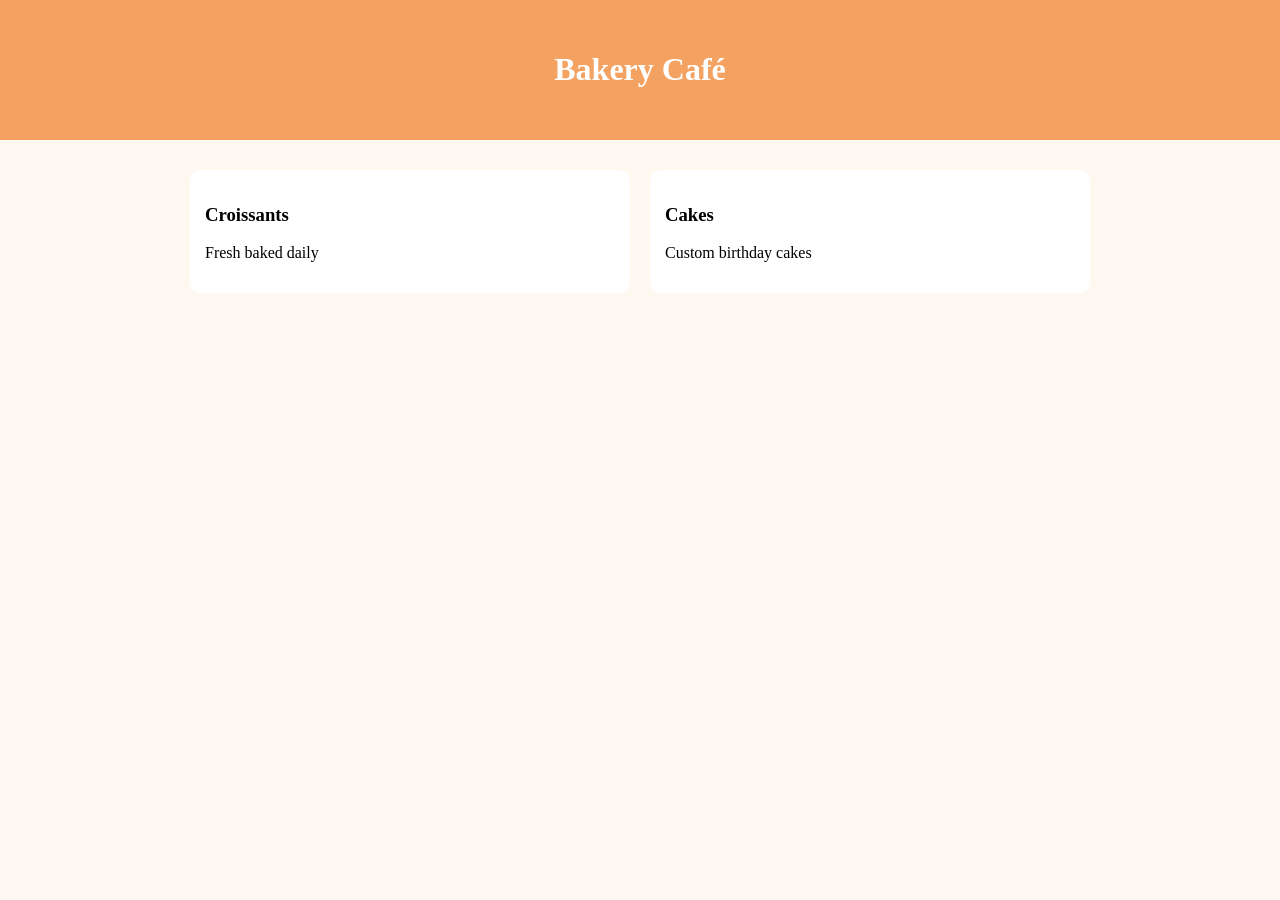
==== bakery.html @ e6eecc2f "first commit" ====
﻿<!DOCTYPE html>
<html>
<head>
    <title>Bakery Café</title>
    <style>
        body {
            font-family: Georgia;
            background: #fff8f0;
            margin: 0;
        }

        header {
            text-align: center;
            padding: 30px;
            background: #f4a261;
            color: white;
        }

        .grid {
            display: grid;
            grid-template-columns: 1fr 1fr;
            gap: 20px;
            max-width: 900px;
            margin: auto;
            padding: 30px;
        }

        .box {
            background: white;
            padding: 15px;
            border-radius: 10px;
        }
    </style>
</head>

<body>

<header>
    <h1>Bakery Café</h1>
</header>

<div class="grid">

    <div class="box">
        <h3>Croissants</h3>
        <p>Fresh baked daily</p>
    </div>

    <div class="box">
        <h3>Cakes</h3>
        <p>Custom birthday cakes</p>
    </div>

</div>

</body>
</html>
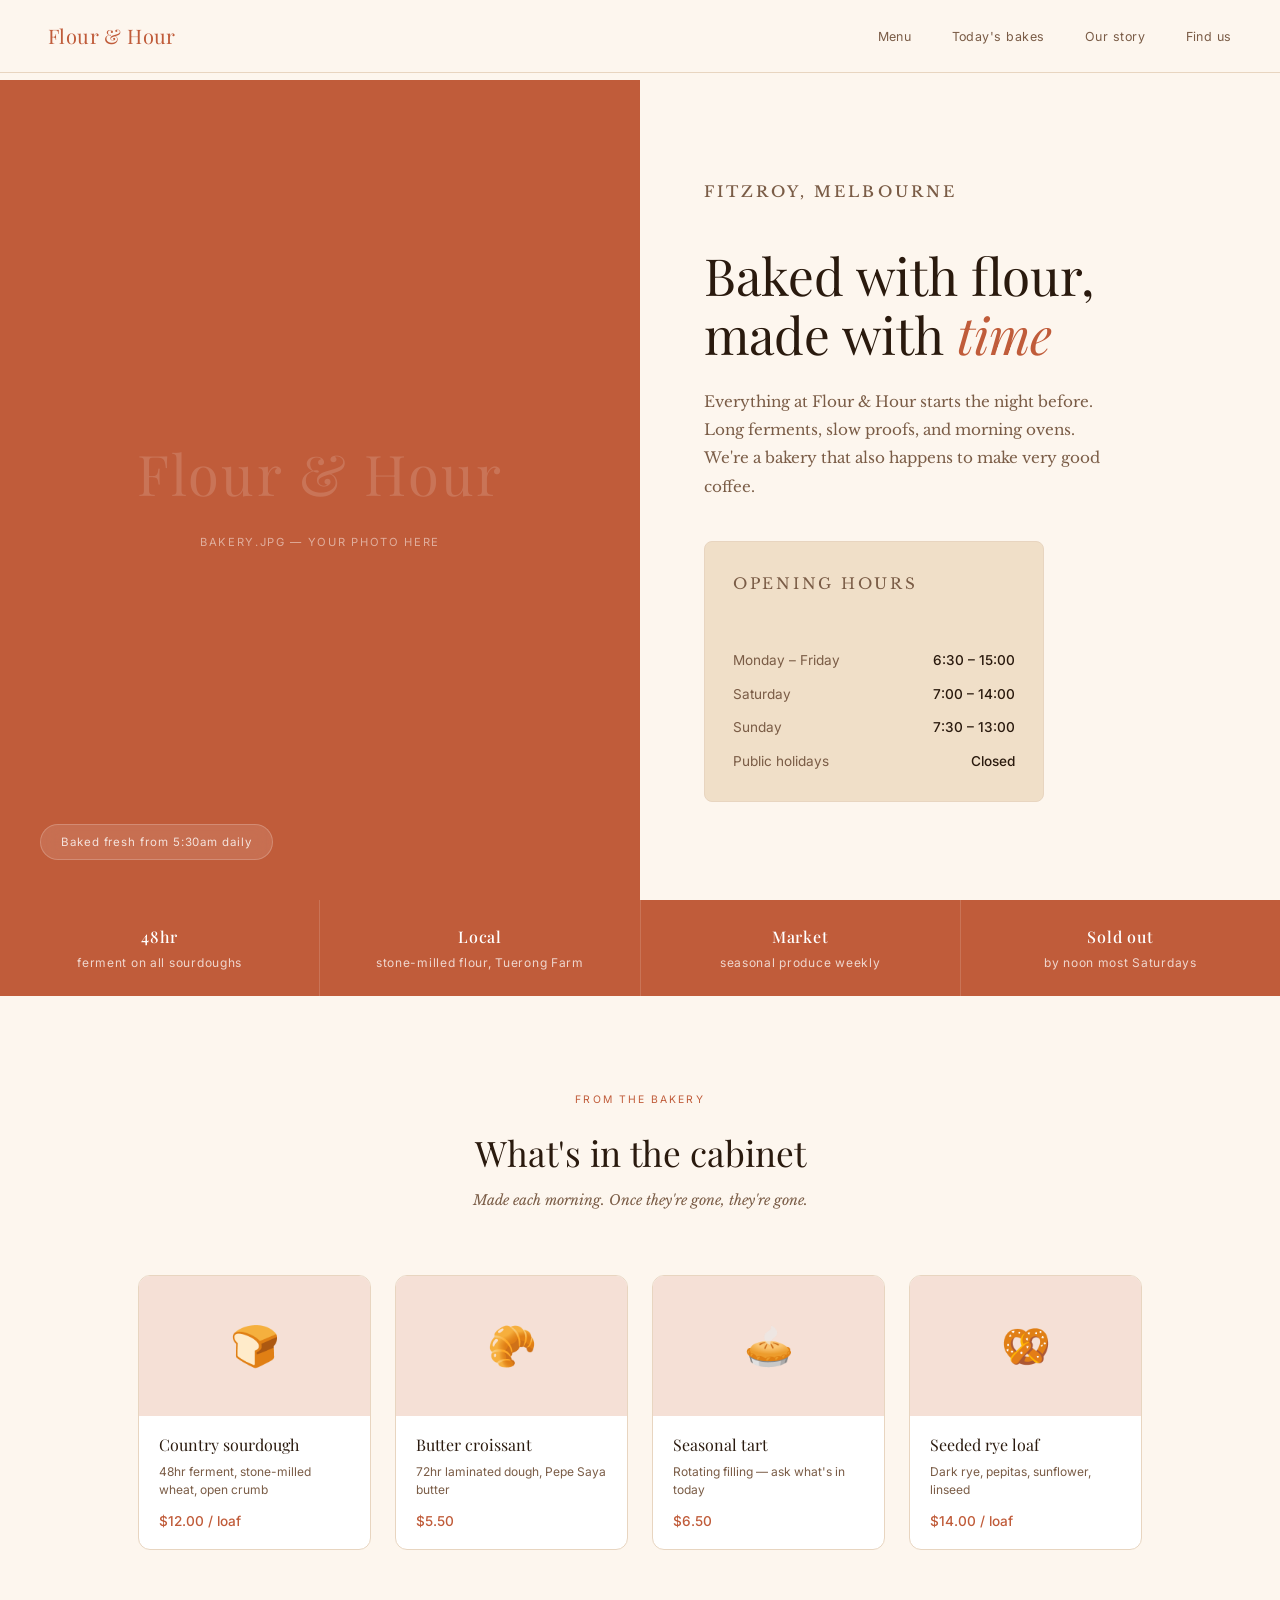
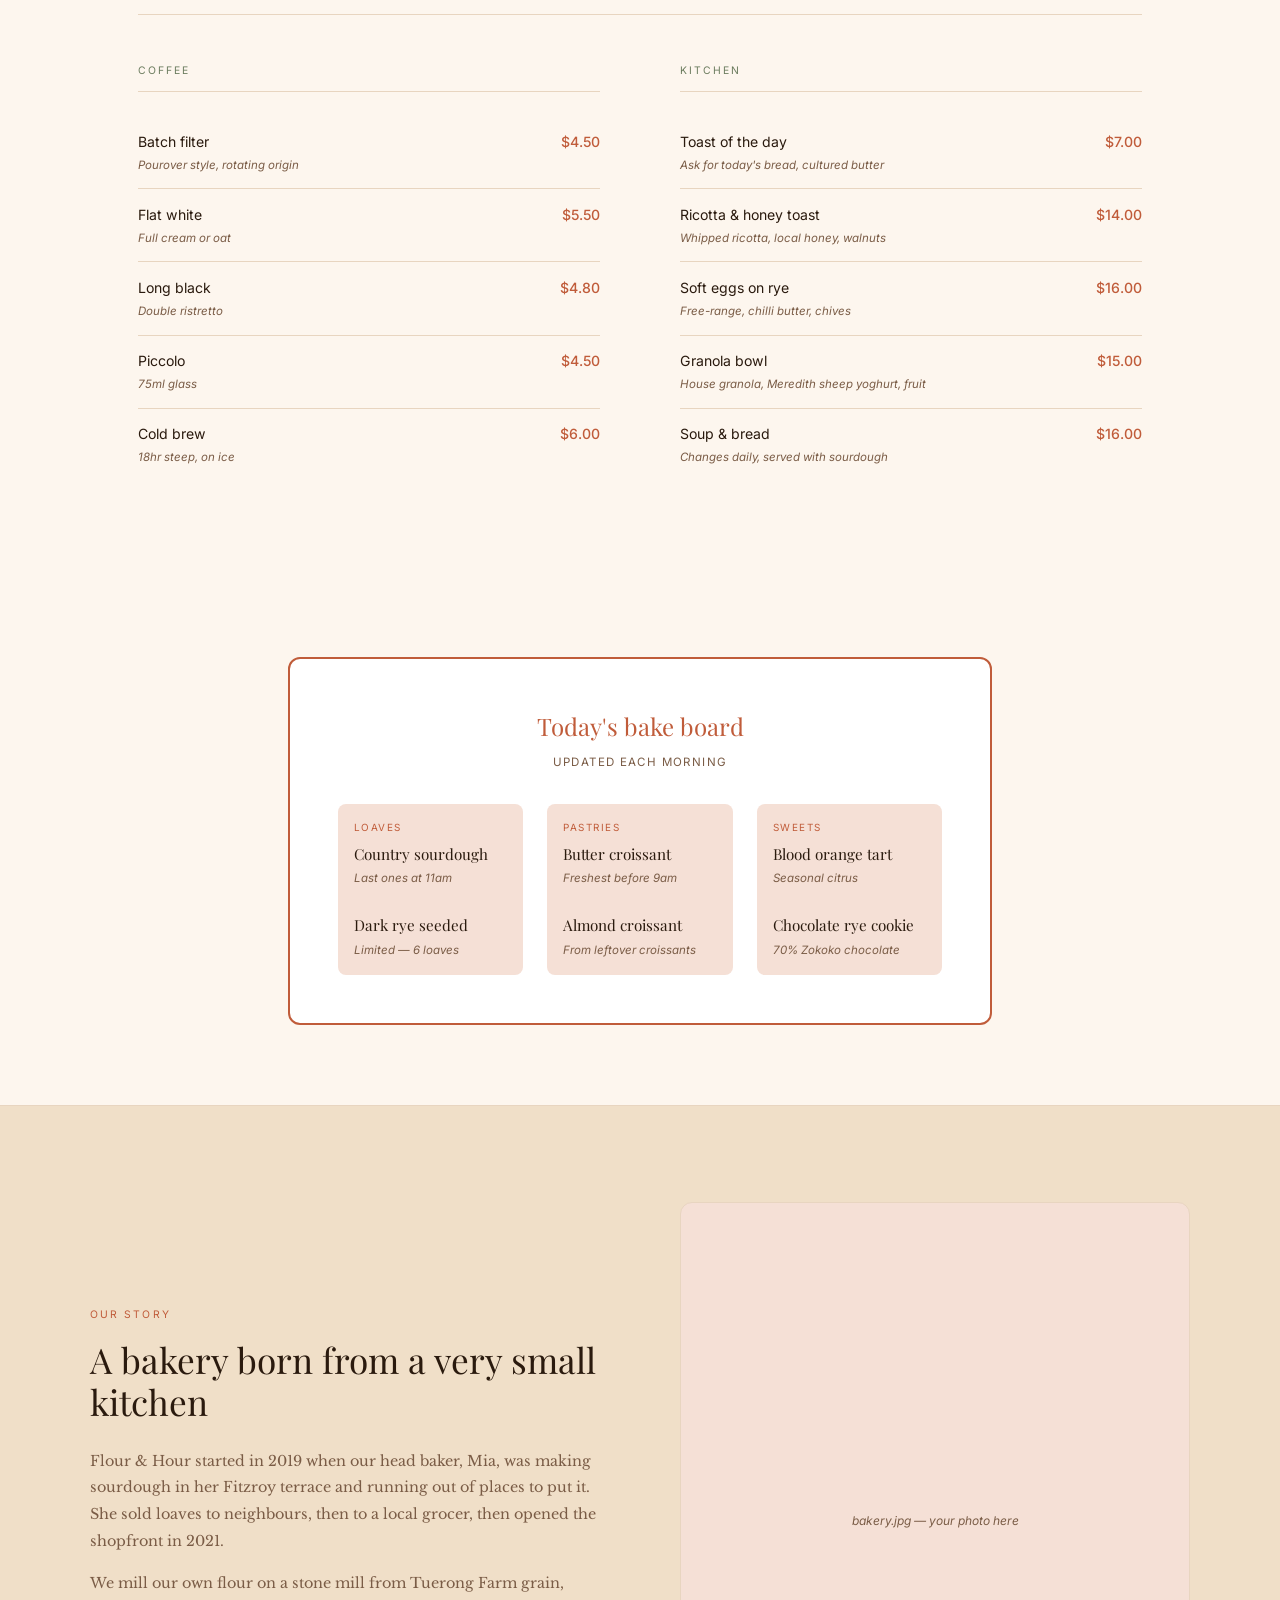
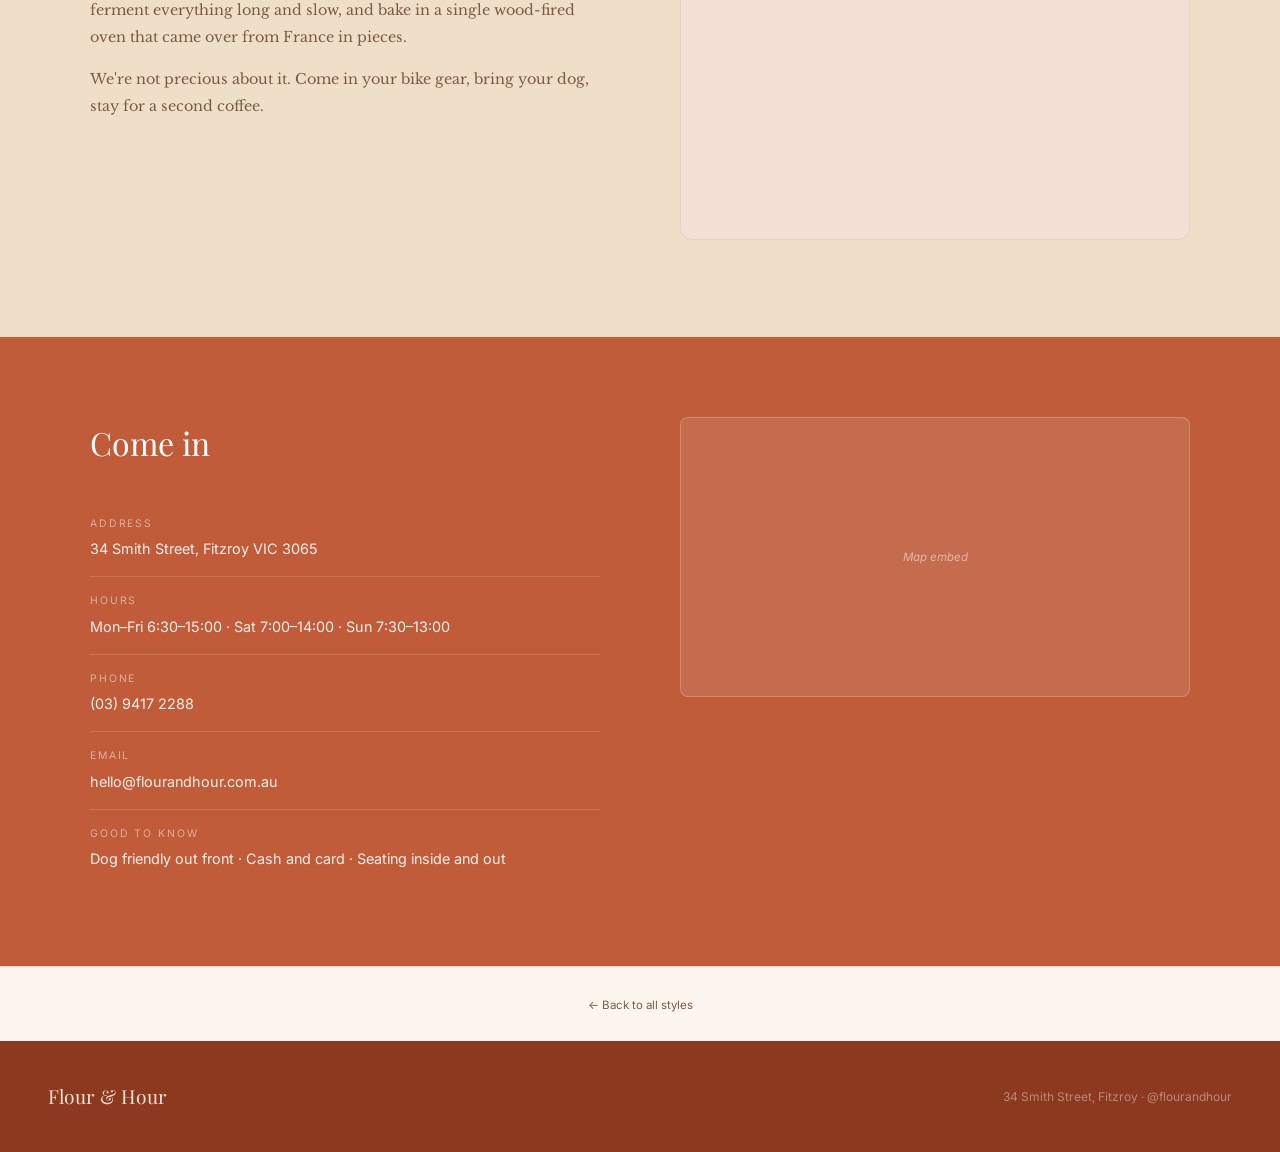
==== commit 2cdb7d96: "Update pages" ====
--- a/bakery.html
+++ b/bakery.html
@@ -1,57 +1,620 @@
 ﻿<!DOCTYPE html>
-<html>
+<html lang="en">
 <head>
-    <title>Bakery Café</title>
-    <style>
-        body {
-            font-family: Georgia;
-            background: #fff8f0;
-            margin: 0;
-        }
-
-        header {
-            text-align: center;
-            padding: 30px;
-            background: #f4a261;
-            color: white;
-        }
-
-        .grid {
-            display: grid;
-            grid-template-columns: 1fr 1fr;
-            gap: 20px;
-            max-width: 900px;
-            margin: auto;
-            padding: 30px;
-        }
-
-        .box {
-            background: white;
-            padding: 15px;
-            border-radius: 10px;
-        }
-    </style>
+<meta charset="UTF-8">
+<meta name="viewport" content="width=device-width, initial-scale=1.0">
+<title>Flour &amp; Hour — Bakery Cafe Demo</title>
+<link rel="preconnect" href="https://fonts.googleapis.com">
+<link href="https://fonts.googleapis.com/css2?family=Playfair+Display:ital,wght@0,400;0,500;1,400&family=Libre+Baskerville:ital,wght@0,400;1,400&family=Inter:wght@300;400;500&display=swap" rel="stylesheet">
+<style>
+  *, *::before, *::after { box-sizing: border-box; margin: 0; padding: 0; }
+  :root {
+    --bg: #fdf6ee;
+    --white: #ffffff;
+    --terra: #c05c3a;
+    --terra-light: #e07a56;
+    --terra-pale: #f5e0d6;
+    --rust: #8b3a1f;
+    --dough: #f0dfc8;
+    --ink: #2a1a0e;
+    --muted: #7a5c46;
+    --warm-line: #e8d5c0;
+    --sage: #6b7c5e;
+  }
+  html { scroll-behavior: smooth; }
+  body {
+    font-family: 'Inter', sans-serif;
+    background: var(--bg);
+    color: var(--ink);
+    line-height: 1.6;
+  }
+
+  /* NAV */
+  nav {
+    position: fixed; top: 0; left: 0; right: 0; z-index: 100;
+    display: flex; align-items: center; justify-content: space-between;
+    padding: 1.25rem 3rem;
+    background: rgba(253,246,238,0.94);
+    backdrop-filter: blur(8px);
+    border-bottom: 1px solid var(--warm-line);
+  }
+  .nav-logo {
+    font-family: 'Playfair Display', serif;
+    font-size: 1.25rem;
+    font-weight: 400;
+    color: var(--terra);
+    text-decoration: none;
+    letter-spacing: 0.02em;
+  }
+  .nav-links { display: flex; gap: 2.5rem; list-style: none; }
+  .nav-links a {
+    font-size: 0.78rem; font-weight: 400; color: var(--muted);
+    text-decoration: none; transition: color 0.2s; letter-spacing: 0.04em;
+  }
+  .nav-links a:hover { color: var(--terra); }
+
+  /* HERO — split layout */
+  .hero {
+    display: grid;
+    grid-template-columns: 1fr 1fr;
+    min-height: 100vh;
+    padding-top: 5rem;
+  }
+  .hero-left {
+    background: var(--terra);
+    display: flex; align-items: center; justify-content: center;
+    overflow: hidden;
+    position: relative;
+  }
+  .hero-left img { width: 100%; height: 100%; object-fit: cover; }
+  .hero-left-ph {
+    display: flex; flex-direction: column; align-items: center; justify-content: center;
+    gap: 1rem; padding: 3rem; text-align: center;
+  }
+  .hero-left-ph .ph-name {
+    font-family: 'Playfair Display', serif;
+    font-size: 3.5rem;
+    font-weight: 400;
+    color: rgba(255,255,255,0.15);
+    letter-spacing: 0.04em;
+  }
+  .hero-left-ph .ph-label {
+    font-size: 0.7rem;
+    color: rgba(255,255,255,0.5);
+    letter-spacing: 0.15em;
+    text-transform: uppercase;
+  }
+  .hero-badge {
+    position: absolute;
+    bottom: 2.5rem; left: 2.5rem;
+    background: rgba(255,255,255,0.12);
+    backdrop-filter: blur(8px);
+    border: 1px solid rgba(255,255,255,0.2);
+    border-radius: 100px;
+    padding: 0.5rem 1.25rem;
+    font-size: 0.72rem;
+    color: rgba(255,255,255,0.8);
+    letter-spacing: 0.08em;
+  }
+
+  .hero-right {
+    display: flex; flex-direction: column; justify-content: center;
+    padding: 5rem 4rem;
+  }
+  .hero-tag {
+    font-size: 0.65rem;
+    letter-spacing: 0.2em;
+    text-transform: uppercase;
+    color: var(--terra);
+    font-weight: 500;
+    margin-bottom: 1.5rem;
+  }
+  .hero-right h1 {
+    font-family: 'Playfair Display', serif;
+    font-size: clamp(2.4rem, 4vw, 3.6rem);
+    font-weight: 400;
+    line-height: 1.15;
+    color: var(--ink);
+    margin-bottom: 1.5rem;
+  }
+  .hero-right h1 em { font-style: italic; color: var(--terra); }
+  .hero-right p {
+    font-family: 'Libre Baskerville', serif;
+    font-size: 0.95rem;
+    color: var(--muted);
+    line-height: 1.85;
+    margin-bottom: 2.5rem;
+    max-width: 400px;
+  }
+  .hero-hours {
+    display: flex; flex-direction: column; gap: 0.75rem;
+    padding: 1.75rem;
+    background: var(--dough);
+    border-radius: 8px;
+    border: 1px solid var(--warm-line);
+    max-width: 340px;
+  }
+  .hours-title {
+    font-size: 0.65rem;
+    letter-spacing: 0.18em;
+    text-transform: uppercase;
+    color: var(--terra);
+    margin-bottom: 0.25rem;
+  }
+  .hour-row { display: flex; justify-content: space-between; font-size: 0.85rem; }
+  .hour-day { color: var(--muted); }
+  .hour-time { color: var(--ink); font-weight: 500; }
+
+  /* STRIP */
+  .info-strip {
+    background: var(--terra);
+    display: flex;
+    overflow: hidden;
+  }
+  .strip-item {
+    flex: 1;
+    padding: 1.5rem 2rem;
+    text-align: center;
+    border-right: 1px solid rgba(255,255,255,0.15);
+    font-size: 0.75rem;
+    color: rgba(255,255,255,0.75);
+    letter-spacing: 0.06em;
+  }
+  .strip-item:last-child { border-right: 0; }
+  .strip-item strong { display: block; font-size: 1rem; color: #fff; font-weight: 500; margin-bottom: 0.2rem; font-family: 'Playfair Display', serif; }
+
+  /* MENU */
+  .menu-section {
+    padding: 6rem 3rem;
+    max-width: 1100px;
+    margin: 0 auto;
+  }
+  .menu-header {
+    text-align: center;
+    margin-bottom: 4rem;
+  }
+  .section-eyebrow {
+    font-size: 0.65rem;
+    letter-spacing: 0.2em;
+    text-transform: uppercase;
+    color: var(--terra);
+    display: block;
+    margin-bottom: 1rem;
+  }
+  .menu-header h2 {
+    font-family: 'Playfair Display', serif;
+    font-size: 2.2rem;
+    font-weight: 400;
+    color: var(--ink);
+    margin-bottom: 0.5rem;
+  }
+  .menu-header p {
+    font-family: 'Libre Baskerville', serif;
+    font-size: 0.88rem;
+    color: var(--muted);
+    font-style: italic;
+  }
+
+  /* BAKED GOODS CARDS */
+  .bakes-grid {
+    display: grid;
+    grid-template-columns: repeat(auto-fill, minmax(220px, 1fr));
+    gap: 1.5rem;
+    margin-bottom: 4rem;
+  }
+  .bake-card {
+    background: var(--white);
+    border: 1px solid var(--warm-line);
+    border-radius: 12px;
+    overflow: hidden;
+    transition: transform 0.2s;
+  }
+  .bake-card:hover { transform: translateY(-3px); }
+  .bake-img {
+    height: 140px;
+    background: var(--terra-pale);
+    display: flex; align-items: center; justify-content: center;
+    font-size: 2.5rem;
+  }
+  .bake-body { padding: 1rem 1.25rem; }
+  .bake-name {
+    font-family: 'Playfair Display', serif;
+    font-size: 1rem;
+    font-weight: 400;
+    color: var(--ink);
+    margin-bottom: 0.3rem;
+  }
+  .bake-desc { font-size: 0.75rem; color: var(--muted); line-height: 1.5; margin-bottom: 0.75rem; }
+  .bake-price { font-size: 0.85rem; font-weight: 500; color: var(--terra); }
+
+  /* MENU LISTS */
+  .menu-lists {
+    display: grid;
+    grid-template-columns: 1fr 1fr;
+    gap: 3rem 5rem;
+    padding-top: 3rem;
+    border-top: 1px solid var(--warm-line);
+  }
+  .ml-section {}
+  .ml-title {
+    font-size: 0.65rem;
+    letter-spacing: 0.2em;
+    text-transform: uppercase;
+    color: var(--sage);
+    border-bottom: 1px solid var(--warm-line);
+    padding-bottom: 0.75rem;
+    margin-bottom: 1.5rem;
+  }
+  .ml-item {
+    display: flex;
+    justify-content: space-between;
+    align-items: baseline;
+    padding: 0.9rem 0;
+    border-bottom: 1px solid var(--warm-line);
+    gap: 1rem;
+  }
+  .ml-item:last-child { border-bottom: 0; }
+  .ml-name { font-size: 0.88rem; color: var(--ink); }
+  .ml-sub { font-size: 0.72rem; color: var(--muted); margin-top: 0.15rem; font-style: italic; }
+  .ml-price { font-size: 0.88rem; color: var(--terra); font-weight: 500; white-space: nowrap; }
+
+  /* ABOUT */
+  .about {
+    background: var(--dough);
+    border-top: 1px solid var(--warm-line);
+    border-bottom: 1px solid var(--warm-line);
+    padding: 6rem 3rem;
+  }
+  .about-inner {
+    max-width: 1100px;
+    margin: 0 auto;
+    display: grid;
+    grid-template-columns: 1fr 1fr;
+    gap: 5rem;
+    align-items: center;
+  }
+  .about-text h2 {
+    font-family: 'Playfair Display', serif;
+    font-size: 2.2rem;
+    font-weight: 400;
+    color: var(--ink);
+    line-height: 1.2;
+    margin-bottom: 1.5rem;
+  }
+  .about-text p {
+    font-family: 'Libre Baskerville', serif;
+    font-size: 0.9rem;
+    color: var(--muted);
+    line-height: 1.85;
+    margin-bottom: 1rem;
+  }
+  .about-img {
+    background: var(--terra-pale);
+    border-radius: 12px;
+    aspect-ratio: 4/5;
+    display: flex; align-items: center; justify-content: center;
+    border: 1px solid var(--warm-line);
+    overflow: hidden;
+  }
+  .about-img img { width: 100%; height: 100%; object-fit: cover; border-radius: 12px; }
+  .about-ph { font-size: 0.75rem; color: var(--muted); text-align: center; font-style: italic; padding: 2rem; }
+
+  /* DAILY BOARD */
+  .daily-board {
+    padding: 5rem 3rem;
+    max-width: 800px;
+    margin: 0 auto;
+    text-align: center;
+  }
+  .board-box {
+    background: var(--white);
+    border: 2px solid var(--terra);
+    border-radius: 12px;
+    padding: 3rem;
+  }
+  .board-title {
+    font-family: 'Playfair Display', serif;
+    font-size: 1.5rem;
+    font-weight: 400;
+    color: var(--terra);
+    margin-bottom: 0.5rem;
+  }
+  .board-date {
+    font-size: 0.72rem;
+    letter-spacing: 0.12em;
+    text-transform: uppercase;
+    color: var(--muted);
+    margin-bottom: 2rem;
+  }
+  .board-items {
+    display: grid;
+    grid-template-columns: 1fr 1fr 1fr;
+    gap: 1.5rem;
+    text-align: left;
+  }
+  .bi {
+    padding: 1rem;
+    background: var(--terra-pale);
+    border-radius: 8px;
+  }
+  .bi-label { font-size: 0.62rem; letter-spacing: 0.15em; text-transform: uppercase; color: var(--terra); margin-bottom: 0.4rem; }
+  .bi-item { font-family: 'Playfair Display', serif; font-size: 0.95rem; color: var(--ink); margin-bottom: 0.2rem; }
+  .bi-note { font-size: 0.72rem; color: var(--muted); font-style: italic; }
+
+  /* VISIT */
+  .visit {
+    background: var(--terra);
+    padding: 5rem 3rem;
+  }
+  .visit-inner {
+    max-width: 1100px;
+    margin: 0 auto;
+    display: grid;
+    grid-template-columns: 1fr 1fr;
+    gap: 5rem;
+    align-items: start;
+  }
+  .visit h2 {
+    font-family: 'Playfair Display', serif;
+    font-size: 2rem;
+    font-weight: 400;
+    color: #fff;
+    margin-bottom: 2rem;
+  }
+  .v-item { padding: 1rem 0; border-bottom: 1px solid rgba(255,255,255,0.15); }
+  .v-item:last-child { border-bottom: 0; }
+  .v-label { font-size: 0.65rem; letter-spacing: 0.18em; text-transform: uppercase; color: rgba(255,255,255,0.5); margin-bottom: 0.3rem; }
+  .v-val { font-size: 0.9rem; color: rgba(255,255,255,0.9); }
+  .map-terra {
+    background: rgba(255,255,255,0.1);
+    border: 1px solid rgba(255,255,255,0.2);
+    border-radius: 8px;
+    height: 280px;
+    display: flex; align-items: center; justify-content: center;
+  }
+  .map-terra span { font-size: 0.72rem; color: rgba(255,255,255,0.5); font-style: italic; }
+
+  /* BACK */
+  .back-bar {
+    border-top: 1px solid var(--warm-line);
+    padding: 1.5rem;
+    text-align: center;
+    background: var(--bg);
+  }
+  .back-bar a { font-size: 0.72rem; color: var(--muted); text-decoration: none; }
+  .back-bar a:hover { color: var(--terra); }
+  .back-bar a::before { content: '← '; }
+
+  /* FOOTER */
+  footer {
+    background: var(--rust);
+    padding: 2.5rem 3rem;
+    display: flex; justify-content: space-between; align-items: center; flex-wrap: wrap; gap: 1rem;
+  }
+  footer .logo { font-family: 'Playfair Display', serif; font-size: 1.2rem; color: var(--terra-pale); }
+  footer p { font-size: 0.75rem; color: rgba(255,255,255,0.4); }
+
+  @media (max-width: 768px) {
+    nav { padding: 1rem 1.5rem; }
+    .nav-links { display: none; }
+    .hero { grid-template-columns: 1fr; min-height: auto; }
+    .hero-left { min-height: 300px; }
+    .hero-right { padding: 3rem 1.5rem; }
+    .menu-section { padding: 4rem 1.5rem; }
+    .menu-lists { grid-template-columns: 1fr; gap: 2rem; }
+    .bakes-grid { grid-template-columns: 1fr 1fr; }
+    .about { padding: 4rem 1.5rem; }
+    .about-inner { grid-template-columns: 1fr; gap: 3rem; }
+    .board-items { grid-template-columns: 1fr; }
+    .visit { padding: 4rem 1.5rem; }
+    .visit-inner { grid-template-columns: 1fr; gap: 3rem; }
+    footer { padding: 2rem 1.5rem; }
+  }
+</style>
 </head>
-
 <body>
 
-<header>
-    <h1>Bakery Café</h1>
-</header>
-
-<div class="grid">
-
-    <div class="box">
-        <h3>Croissants</h3>
-        <p>Fresh baked daily</p>
-    </div>
-
-    <div class="box">
-        <h3>Cakes</h3>
-        <p>Custom birthday cakes</p>
-    </div>
-
+<nav>
+  <a href="index.html" class="nav-logo">Flour &amp; Hour</a>
+  <ul class="nav-links">
+    <li><a href="#menu">Menu</a></li>
+    <li><a href="#daily">Today's bakes</a></li>
+    <li><a href="#about">Our story</a></li>
+    <li><a href="#visit">Find us</a></li>
+  </ul>
+</nav>
+
+<section class="hero">
+  <div class="hero-left">
+    <div class="hero-left-ph">
+      <div class="ph-name">Flour &amp; Hour</div>
+      <div class="ph-label">bakery.jpg — your photo here</div>
+    </div>
+    <div class="hero-badge">Baked fresh from 5:30am daily</div>
+  </div>
+  <div class="hero-right">
+    <p class="hero-tag">Fitzroy, Melbourne</p>
+    <h1>Baked with flour,<br>made with <em>time</em></h1>
+    <p>Everything at Flour &amp; Hour starts the night before. Long ferments, slow proofs, and morning ovens. We're a bakery that also happens to make very good coffee.</p>
+    <div class="hero-hours">
+      <p class="hours-title">Opening hours</p>
+      <div class="hour-row"><span class="hour-day">Monday – Friday</span><span class="hour-time">6:30 – 15:00</span></div>
+      <div class="hour-row"><span class="hour-day">Saturday</span><span class="hour-time">7:00 – 14:00</span></div>
+      <div class="hour-row"><span class="hour-day">Sunday</span><span class="hour-time">7:30 – 13:00</span></div>
+      <div class="hour-row"><span class="hour-day">Public holidays</span><span class="hour-time">Closed</span></div>
+    </div>
+  </div>
+</section>
+
+<div class="info-strip">
+  <div class="strip-item"><strong>48hr</strong> ferment on all sourdoughs</div>
+  <div class="strip-item"><strong>Local</strong> stone-milled flour, Tuerong Farm</div>
+  <div class="strip-item"><strong>Market</strong> seasonal produce weekly</div>
+  <div class="strip-item"><strong>Sold out</strong> by noon most Saturdays</div>
 </div>
+
+<section class="menu-section" id="menu">
+  <div class="menu-header">
+    <span class="section-eyebrow">From the bakery</span>
+    <h2>What's in the cabinet</h2>
+    <p>Made each morning. Once they're gone, they're gone.</p>
+  </div>
+
+  <div class="bakes-grid">
+    <div class="bake-card">
+      <div class="bake-img">🍞</div>
+      <div class="bake-body">
+        <div class="bake-name">Country sourdough</div>
+        <div class="bake-desc">48hr ferment, stone-milled wheat, open crumb</div>
+        <div class="bake-price">$12.00 / loaf</div>
+      </div>
+    </div>
+    <div class="bake-card">
+      <div class="bake-img">🥐</div>
+      <div class="bake-body">
+        <div class="bake-name">Butter croissant</div>
+        <div class="bake-desc">72hr laminated dough, Pepe Saya butter</div>
+        <div class="bake-price">$5.50</div>
+      </div>
+    </div>
+    <div class="bake-card">
+      <div class="bake-img">🥧</div>
+      <div class="bake-body">
+        <div class="bake-name">Seasonal tart</div>
+        <div class="bake-desc">Rotating filling — ask what's in today</div>
+        <div class="bake-price">$6.50</div>
+      </div>
+    </div>
+    <div class="bake-card">
+      <div class="bake-img">🥨</div>
+      <div class="bake-body">
+        <div class="bake-name">Seeded rye loaf</div>
+        <div class="bake-desc">Dark rye, pepitas, sunflower, linseed</div>
+        <div class="bake-price">$14.00 / loaf</div>
+      </div>
+    </div>
+  </div>
+
+  <div class="menu-lists" id="menu">
+    <div class="ml-section">
+      <div class="ml-title">Coffee</div>
+      <div class="ml-item">
+        <div><div class="ml-name">Batch filter</div><div class="ml-sub">Pourover style, rotating origin</div></div>
+        <div class="ml-price">$4.50</div>
+      </div>
+      <div class="ml-item">
+        <div><div class="ml-name">Flat white</div><div class="ml-sub">Full cream or oat</div></div>
+        <div class="ml-price">$5.50</div>
+      </div>
+      <div class="ml-item">
+        <div><div class="ml-name">Long black</div><div class="ml-sub">Double ristretto</div></div>
+        <div class="ml-price">$4.80</div>
+      </div>
+      <div class="ml-item">
+        <div><div class="ml-name">Piccolo</div><div class="ml-sub">75ml glass</div></div>
+        <div class="ml-price">$4.50</div>
+      </div>
+      <div class="ml-item">
+        <div><div class="ml-name">Cold brew</div><div class="ml-sub">18hr steep, on ice</div></div>
+        <div class="ml-price">$6.00</div>
+      </div>
+    </div>
+    <div class="ml-section">
+      <div class="ml-title">Kitchen</div>
+      <div class="ml-item">
+        <div><div class="ml-name">Toast of the day</div><div class="ml-sub">Ask for today's bread, cultured butter</div></div>
+        <div class="ml-price">$7.00</div>
+      </div>
+      <div class="ml-item">
+        <div><div class="ml-name">Ricotta &amp; honey toast</div><div class="ml-sub">Whipped ricotta, local honey, walnuts</div></div>
+        <div class="ml-price">$14.00</div>
+      </div>
+      <div class="ml-item">
+        <div><div class="ml-name">Soft eggs on rye</div><div class="ml-sub">Free-range, chilli butter, chives</div></div>
+        <div class="ml-price">$16.00</div>
+      </div>
+      <div class="ml-item">
+        <div><div class="ml-name">Granola bowl</div><div class="ml-sub">House granola, Meredith sheep yoghurt, fruit</div></div>
+        <div class="ml-price">$15.00</div>
+      </div>
+      <div class="ml-item">
+        <div><div class="ml-name">Soup &amp; bread</div><div class="ml-sub">Changes daily, served with sourdough</div></div>
+        <div class="ml-price">$16.00</div>
+      </div>
+    </div>
+  </div>
+</section>
+
+<section class="daily-board" id="daily">
+  <div class="board-box">
+    <p class="board-title">Today's bake board</p>
+    <p class="board-date">Updated each morning</p>
+    <div class="board-items">
+      <div class="bi">
+        <div class="bi-label">Loaves</div>
+        <div class="bi-item">Country sourdough</div>
+        <div class="bi-note">Last ones at 11am</div>
+        <br>
+        <div class="bi-item">Dark rye seeded</div>
+        <div class="bi-note">Limited — 6 loaves</div>
+      </div>
+      <div class="bi">
+        <div class="bi-label">Pastries</div>
+        <div class="bi-item">Butter croissant</div>
+        <div class="bi-note">Freshest before 9am</div>
+        <br>
+        <div class="bi-item">Almond croissant</div>
+        <div class="bi-note">From leftover croissants</div>
+      </div>
+      <div class="bi">
+        <div class="bi-label">Sweets</div>
+        <div class="bi-item">Blood orange tart</div>
+        <div class="bi-note">Seasonal citrus</div>
+        <br>
+        <div class="bi-item">Chocolate rye cookie</div>
+        <div class="bi-note">70% Zokoko chocolate</div>
+      </div>
+    </div>
+  </div>
+</section>
+
+<section class="about" id="about">
+  <div class="about-inner">
+    <div class="about-text">
+      <span class="section-eyebrow">Our story</span>
+      <h2>A bakery born from a very small kitchen</h2>
+      <p>Flour &amp; Hour started in 2019 when our head baker, Mia, was making sourdough in her Fitzroy terrace and running out of places to put it. She sold loaves to neighbours, then to a local grocer, then opened the shopfront in 2021.</p>
+      <p>We mill our own flour on a stone mill from Tuerong Farm grain, ferment everything long and slow, and bake in a single wood-fired oven that came over from France in pieces.</p>
+      <p>We're not precious about it. Come in your bike gear, bring your dog, stay for a second coffee.</p>
+    </div>
+    <div class="about-img">
+      <p class="about-ph">bakery.jpg — your photo here</p>
+    </div>
+  </div>
+</section>
+
+<section class="visit" id="visit">
+  <div class="visit-inner">
+    <div>
+      <h2>Come in</h2>
+      <div class="v-item"><div class="v-label">Address</div><div class="v-val">34 Smith Street, Fitzroy VIC 3065</div></div>
+      <div class="v-item"><div class="v-label">Hours</div><div class="v-val">Mon–Fri 6:30–15:00 · Sat 7:00–14:00 · Sun 7:30–13:00</div></div>
+      <div class="v-item"><div class="v-label">Phone</div><div class="v-val">(03) 9417 2288</div></div>
+      <div class="v-item"><div class="v-label">Email</div><div class="v-val">hello@flourandhour.com.au</div></div>
+      <div class="v-item"><div class="v-label">Good to know</div><div class="v-val">Dog friendly out front · Cash and card · Seating inside and out</div></div>
+    </div>
+    <div class="map-terra"><span>Map embed</span></div>
+  </div>
+</section>
+
+<div class="back-bar">
+  <a href="index.html">Back to all styles</a>
+</div>
+
+<footer>
+  <div class="logo">Flour &amp; Hour</div>
+  <p>34 Smith Street, Fitzroy · @flourandhour</p>
+</footer>
 
 </body>
 </html>
